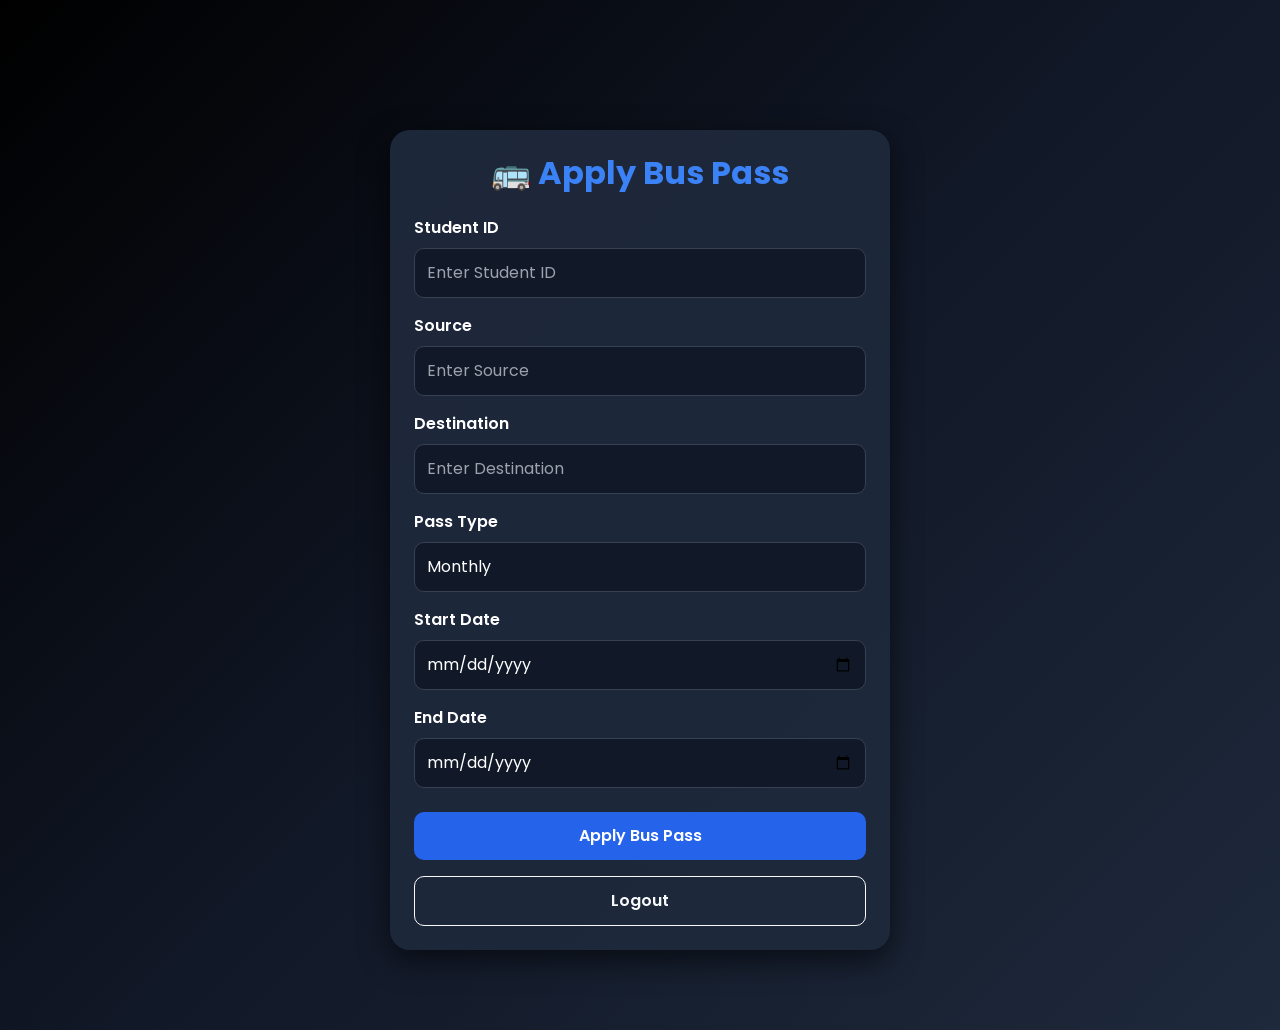
==== app/frontend/apply.html @ 8da1ba82 "Initial commit - Bus Pass Management System" ====
<!DOCTYPE html>
<html lang="en">

<head>
    <meta charset="UTF-8">
    <meta name="viewport" content="width=device-width, initial-scale=1.0">
    <title>Apply Bus Pass</title>

    <link href="https://cdn.jsdelivr.net/npm/bootstrap@5.3.7/dist/css/bootstrap.min.css" rel="stylesheet">

    <link rel="stylesheet" href="apply.css">
</head>

<body>

<div class="container d-flex justify-content-center align-items-center min-vh-100">

   <div class="card p-4" style="max-width:500px; width:100%;">

        <h2 class="text-center fw-bold mb-4">
            🚌 Apply Bus Pass
        </h2>

        <div class="mb-3">
            <label class="form-label">Student ID</label>
            <input type="number" id="student_id" class="form-control" placeholder="Enter Student ID">
        </div>

        <div class="mb-3">
            <label class="form-label">Source</label>
            <input type="text" id="source" class="form-control" placeholder="Enter Source">
        </div>

        <div class="mb-3">
            <label class="form-label">Destination</label>
            <input type="text" id="destination" class="form-control" placeholder="Enter Destination">
        </div>

        <div class="mb-3">
            <label class="form-label">Pass Type</label>
            <select id="pass_type" class="form-select">
                <option value="Monthly">Monthly</option>
                <option value="Quarterly">Quarterly</option>
            </select>
        </div>

        <div class="mb-3">
            <label class="form-label">Start Date</label>
            <input type="date" id="start_date" class="form-control">
        </div>

        <div class="mb-4">
            <label class="form-label">End Date</label>
            <input type="date" id="end_date" class="form-control">
        </div>

        <button class="btn btn-primary w-100 mb-3" onclick="applyBusPass()">
            Apply Bus Pass
        </button>

       <button class="btn btn-outline-light w-100" onclick="logout()">
            Logout
        </button>

    </div>

</div>

<script src="script.js"></script>

</body>
</html>
---- app/frontend/apply.css ----
@import url('https://fonts.googleapis.com/css2?family=Poppins:wght@300;400;500;600;700&display=swap');

*{
    margin:0;
    padding:0;
    box-sizing:border-box;
    font-family:'Poppins',sans-serif;
}

body{
    min-height:100vh;
    background:linear-gradient(135deg,#000000,#111827,#1e293b);
    color:#fff;
    padding:40px 0;
}

/* Form Card */
.card{
    background:rgba(30,41,59,.95);
    border:none;
    border-radius:20px;
    box-shadow:0 10px 30px rgba(0,0,0,.6);
    color:#fff;
}

/* Heading */
h2{
    color:#3b82f6;
    font-weight:700;
    text-align:center;
    margin-bottom:25px;
}

/* Labels */
label{
    color:#fff;
    font-weight:600;
    margin-bottom:8px;
}

/* Inputs */
.form-control,
.form-select{
    background:#111827;
    color:#fff;
    border:1px solid #374151;
    border-radius:10px;
    padding:12px;
}

.form-control::placeholder{
    color:#9ca3af;
}

.form-control:focus,
.form-select:focus{
    background:#111827;
    color:#fff;
    border-color:#3b82f6;
    box-shadow:0 0 10px rgba(59,130,246,.4);
}

/* Dropdown Options */
.form-select option{
    background:#111827;
    color:#fff;
}

/* Buttons */
.btn{
    border-radius:10px;
    padding:12px;
    font-weight:600;
    transition:.3s;
}

.btn-primary{
    background:#2563eb;
    border:none;
}

.btn-primary:hover{
    background:#1d4ed8;
    transform:translateY(-3px);
}

.btn-outline-light:hover{
    transform:translateY(-3px);
}

/* Card Animation */
.card{
    animation:popup .7s ease;
}

@keyframes popup{
    from{
        opacity:0;
        transform:translateY(30px);
    }
    to{
        opacity:1;
        transform:translateY(0);
    }
}

.top-header{
    position:fixed;
    top:0;
    left:0;
    width:100%;
    height:70px;
    background:#000;
    color:#fff;
    display:flex;
    align-items:center;
    box-shadow:0 5px 15px rgba(0,0,0,.5);
    z-index:1000;
}

.top-header h3{
    margin:0;
    font-size:24px;
    font-weight:700;
}

.top-header span{
    font-size:18px;
}

body{
    padding-top:90px;
}
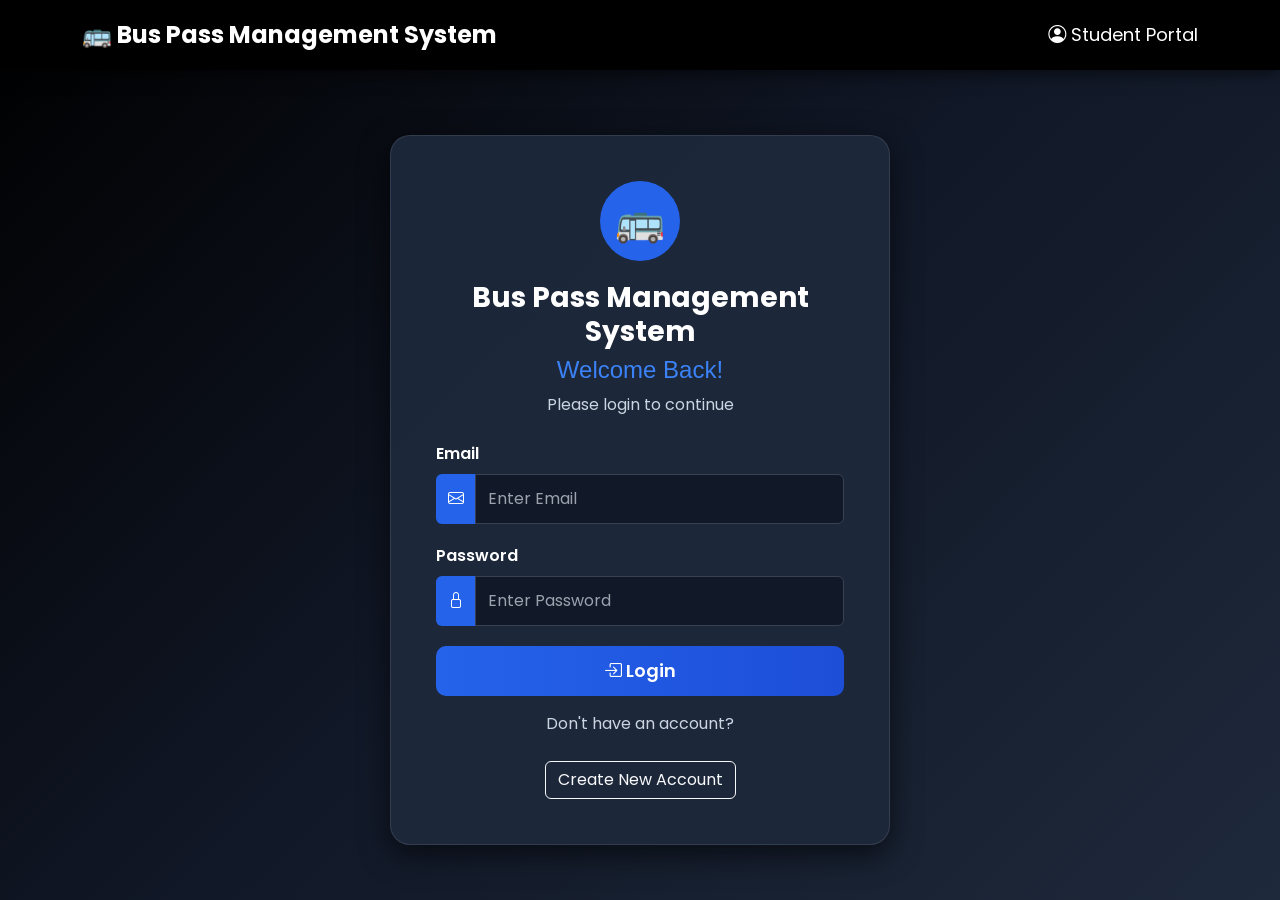
==== commit 9216a66b: "Fix API URL for deployed frontend" ====
--- a/app/frontend/apply.html
+++ b/app/frontend/apply.html
@@ -4,69 +4,183 @@
 <head>
     <meta charset="UTF-8">
     <meta name="viewport" content="width=device-width, initial-scale=1.0">
+
     <title>Apply Bus Pass</title>
 
-    <link href="https://cdn.jsdelivr.net/npm/bootstrap@5.3.7/dist/css/bootstrap.min.css" rel="stylesheet">
+    <!-- Bootstrap -->
+    <link
+        href="https://cdn.jsdelivr.net/npm/bootstrap@5.3.7/dist/css/bootstrap.min.css"
+        rel="stylesheet"
+    >
 
+    <!-- Custom CSS -->
     <link rel="stylesheet" href="apply.css">
 </head>
 
 <body>
 
-<div class="container d-flex justify-content-center align-items-center min-vh-100">
+    <div class="container mt-5">
 
-   <div class="card p-4" style="max-width:500px; width:100%;">
+        <div class="row justify-content-center">
 
-        <h2 class="text-center fw-bold mb-4">
-            🚌 Apply Bus Pass
-        </h2>
+            <div class="col-md-6">
 
-        <div class="mb-3">
-            <label class="form-label">Student ID</label>
-            <input type="number" id="student_id" class="form-control" placeholder="Enter Student ID">
+                <div class="card shadow-lg p-4">
+
+                    <h2 class="text-center fw-bold mb-4">
+                        🚌 Apply Bus Pass
+                    </h2>
+
+
+                    <!-- Student ID -->
+                    <div class="mb-3">
+                        <label class="form-label">
+                            Student ID
+                        </label>
+
+                        <input
+                            type="number"
+                            id="student_id"
+                            class="form-control"
+                            readonly
+                        >
+                    </div>
+
+
+                    <!-- Source -->
+                    <div class="mb-3">
+                        <label class="form-label">
+                            Source
+                        </label>
+
+                        <input
+                            type="text"
+                            id="source"
+                            class="form-control"
+                            placeholder="Enter Source"
+                            required
+                        >
+                    </div>
+
+
+                    <!-- Destination -->
+                    <div class="mb-3">
+                        <label class="form-label">
+                            Destination
+                        </label>
+
+                        <input
+                            type="text"
+                            id="destination"
+                            class="form-control"
+                            placeholder="Enter Destination"
+                            required
+                        >
+                    </div>
+
+
+                    <!-- Pass Type -->
+                    <div class="mb-3">
+                        <label class="form-label">
+                            Pass Type
+                        </label>
+
+                        <select
+                            id="pass_type"
+                            class="form-select"
+                        >
+                            <option value="Monthly">
+                                Monthly
+                            </option>
+
+                            <option value="Quarterly">
+                                Quarterly
+                            </option>
+                        </select>
+                    </div>
+
+
+                    <!-- Start Date -->
+                    <div class="mb-3">
+                        <label class="form-label">
+                            Start Date
+                        </label>
+
+                        <input
+                            type="date"
+                            id="start_date"
+                            class="form-control"
+                            required
+                        >
+                    </div>
+
+
+                    <!-- End Date -->
+                    <div class="mb-4">
+                        <label class="form-label">
+                            End Date
+                        </label>
+
+                        <input
+                            type="date"
+                            id="end_date"
+                            class="form-control"
+                            required
+                        >
+                    </div>
+
+
+                    <!-- Apply Button -->
+                    <button
+                        type="button"
+                        class="btn btn-primary w-100 mb-3"
+                        onclick="applyBusPass()"
+                    >
+                        🚌 Apply Bus Pass
+                    </button>
+
+
+                    <!-- Logout Button -->
+                    <button
+                        type="button"
+                        class="btn btn-outline-secondary w-100"
+                        onclick="logout()"
+                    >
+                        Logout
+                    </button>
+
+                </div>
+
+            </div>
+
         </div>
-
-        <div class="mb-3">
-            <label class="form-label">Source</label>
-            <input type="text" id="source" class="form-control" placeholder="Enter Source">
-        </div>
-
-        <div class="mb-3">
-            <label class="form-label">Destination</label>
-            <input type="text" id="destination" class="form-control" placeholder="Enter Destination">
-        </div>
-
-        <div class="mb-3">
-            <label class="form-label">Pass Type</label>
-            <select id="pass_type" class="form-select">
-                <option value="Monthly">Monthly</option>
-                <option value="Quarterly">Quarterly</option>
-            </select>
-        </div>
-
-        <div class="mb-3">
-            <label class="form-label">Start Date</label>
-            <input type="date" id="start_date" class="form-control">
-        </div>
-
-        <div class="mb-4">
-            <label class="form-label">End Date</label>
-            <input type="date" id="end_date" class="form-control">
-        </div>
-
-        <button class="btn btn-primary w-100 mb-3" onclick="applyBusPass()">
-            Apply Bus Pass
-        </button>
-
-       <button class="btn btn-outline-light w-100" onclick="logout()">
-            Logout
-        </button>
 
     </div>
 
-</div>
 
-<script src="script.js"></script>
+    <!-- Student ID Automatic Loading -->
+    <script>
+
+        const studentId = localStorage.getItem("studentId");
+
+        if (!studentId) {
+
+            alert("Please login first");
+
+            window.location.href = "login.html";
+
+        } else {
+
+            document.getElementById("student_id").value = studentId;
+
+        }
+
+    </script>
+
+
+    <!-- Main JavaScript -->
+    <script src="script.js"></script>
 
 </body>
+
 </html>
